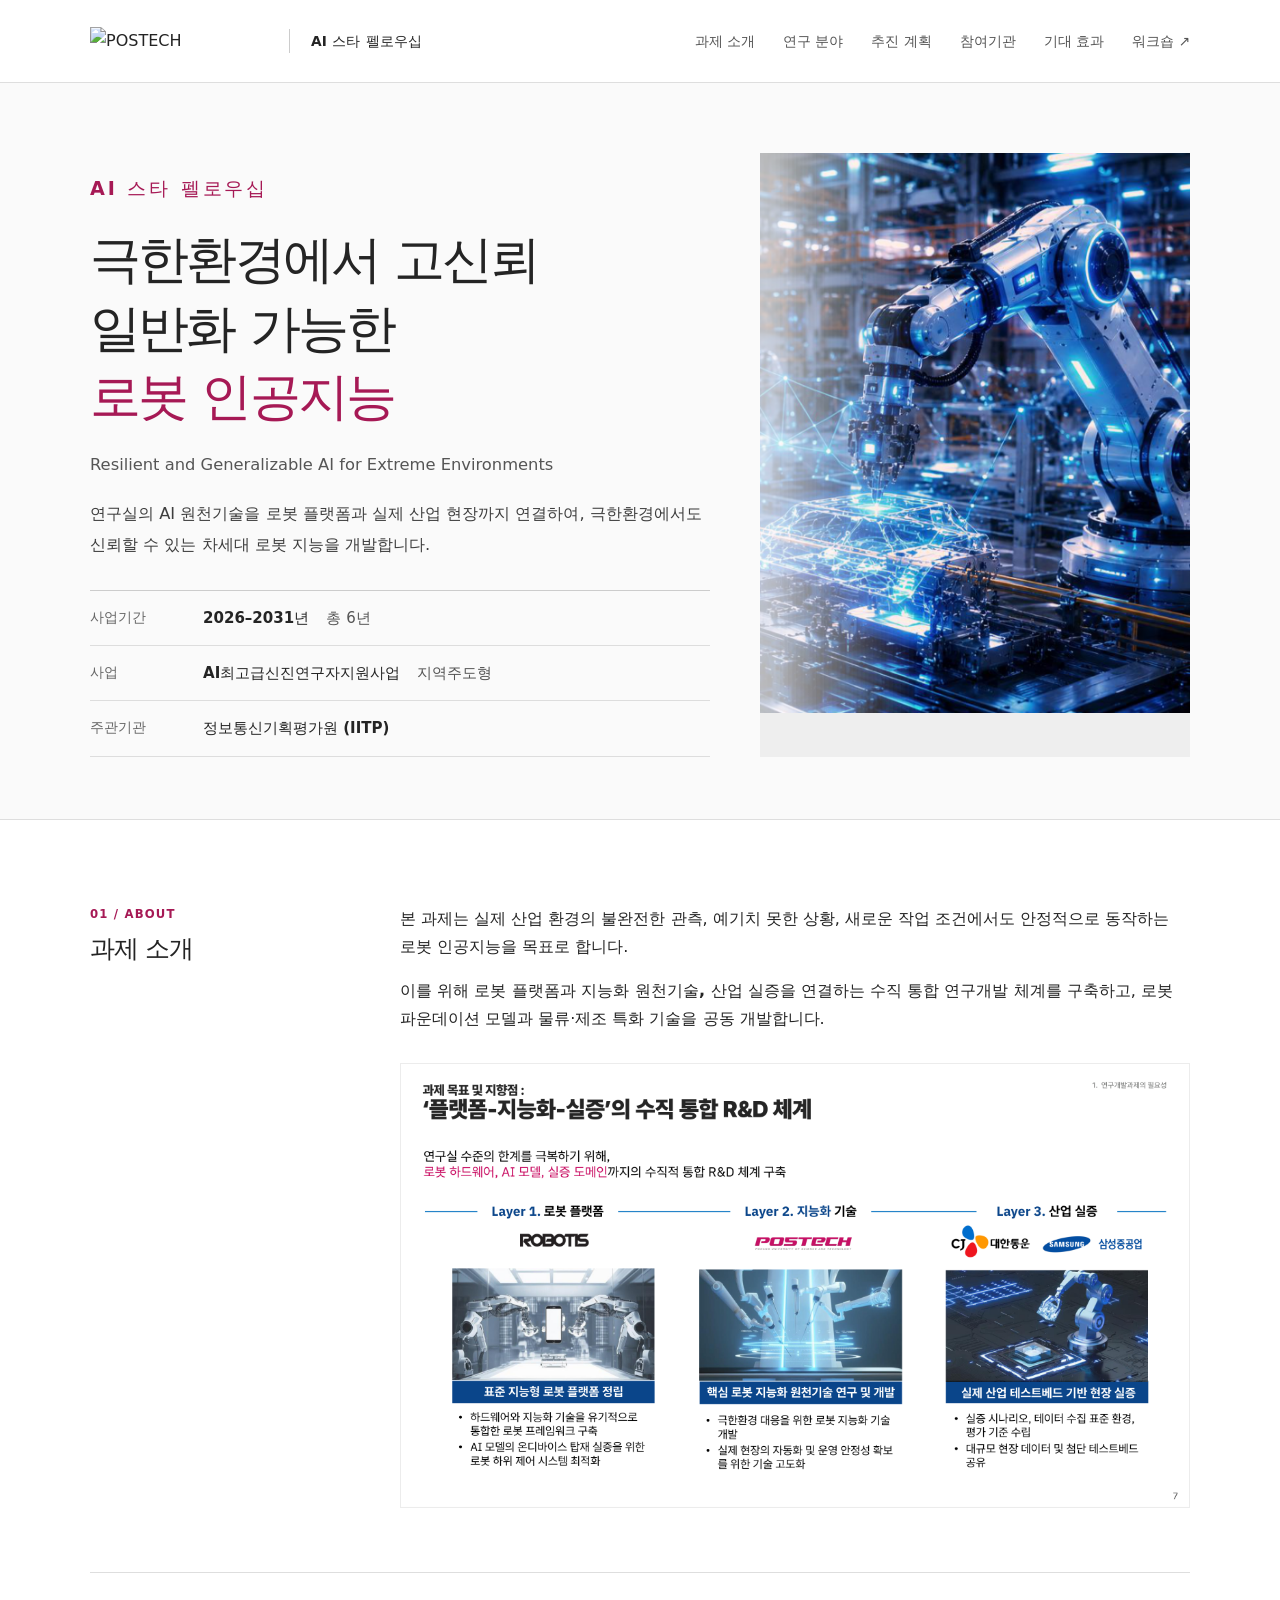
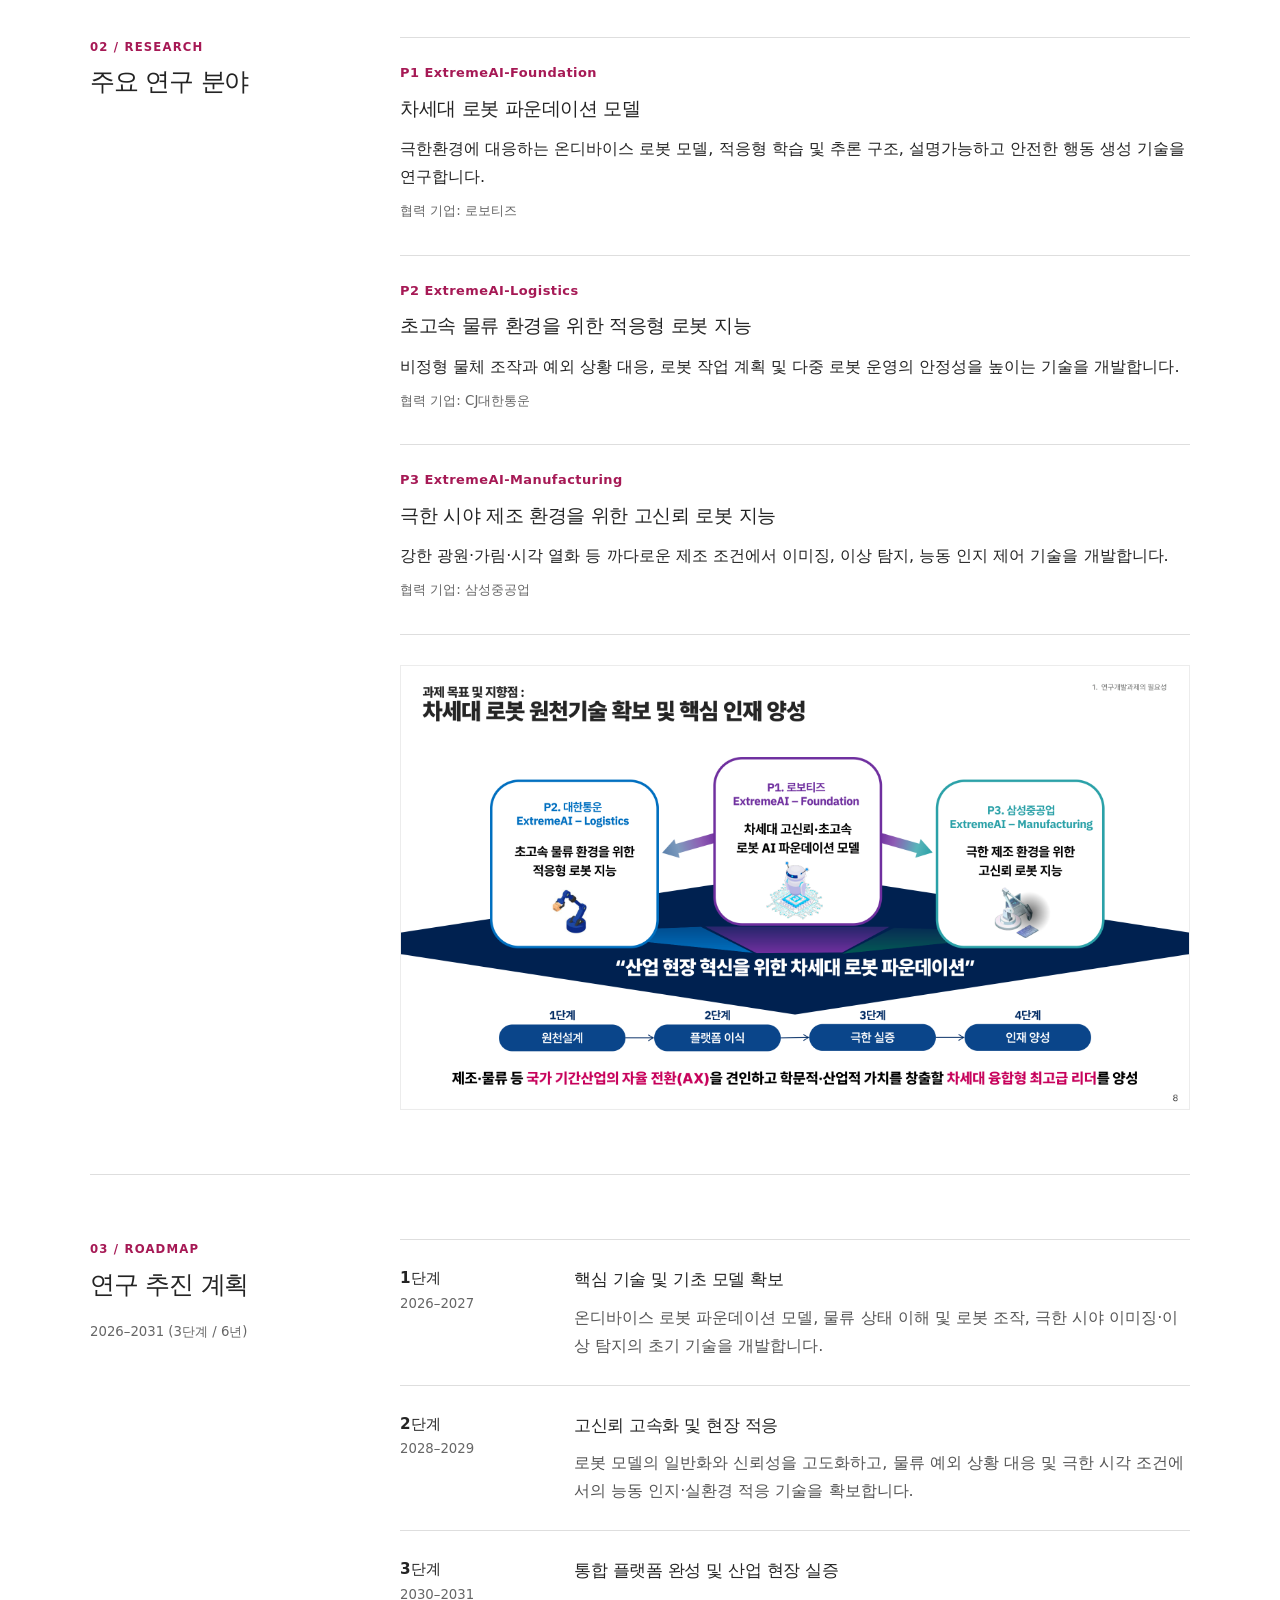
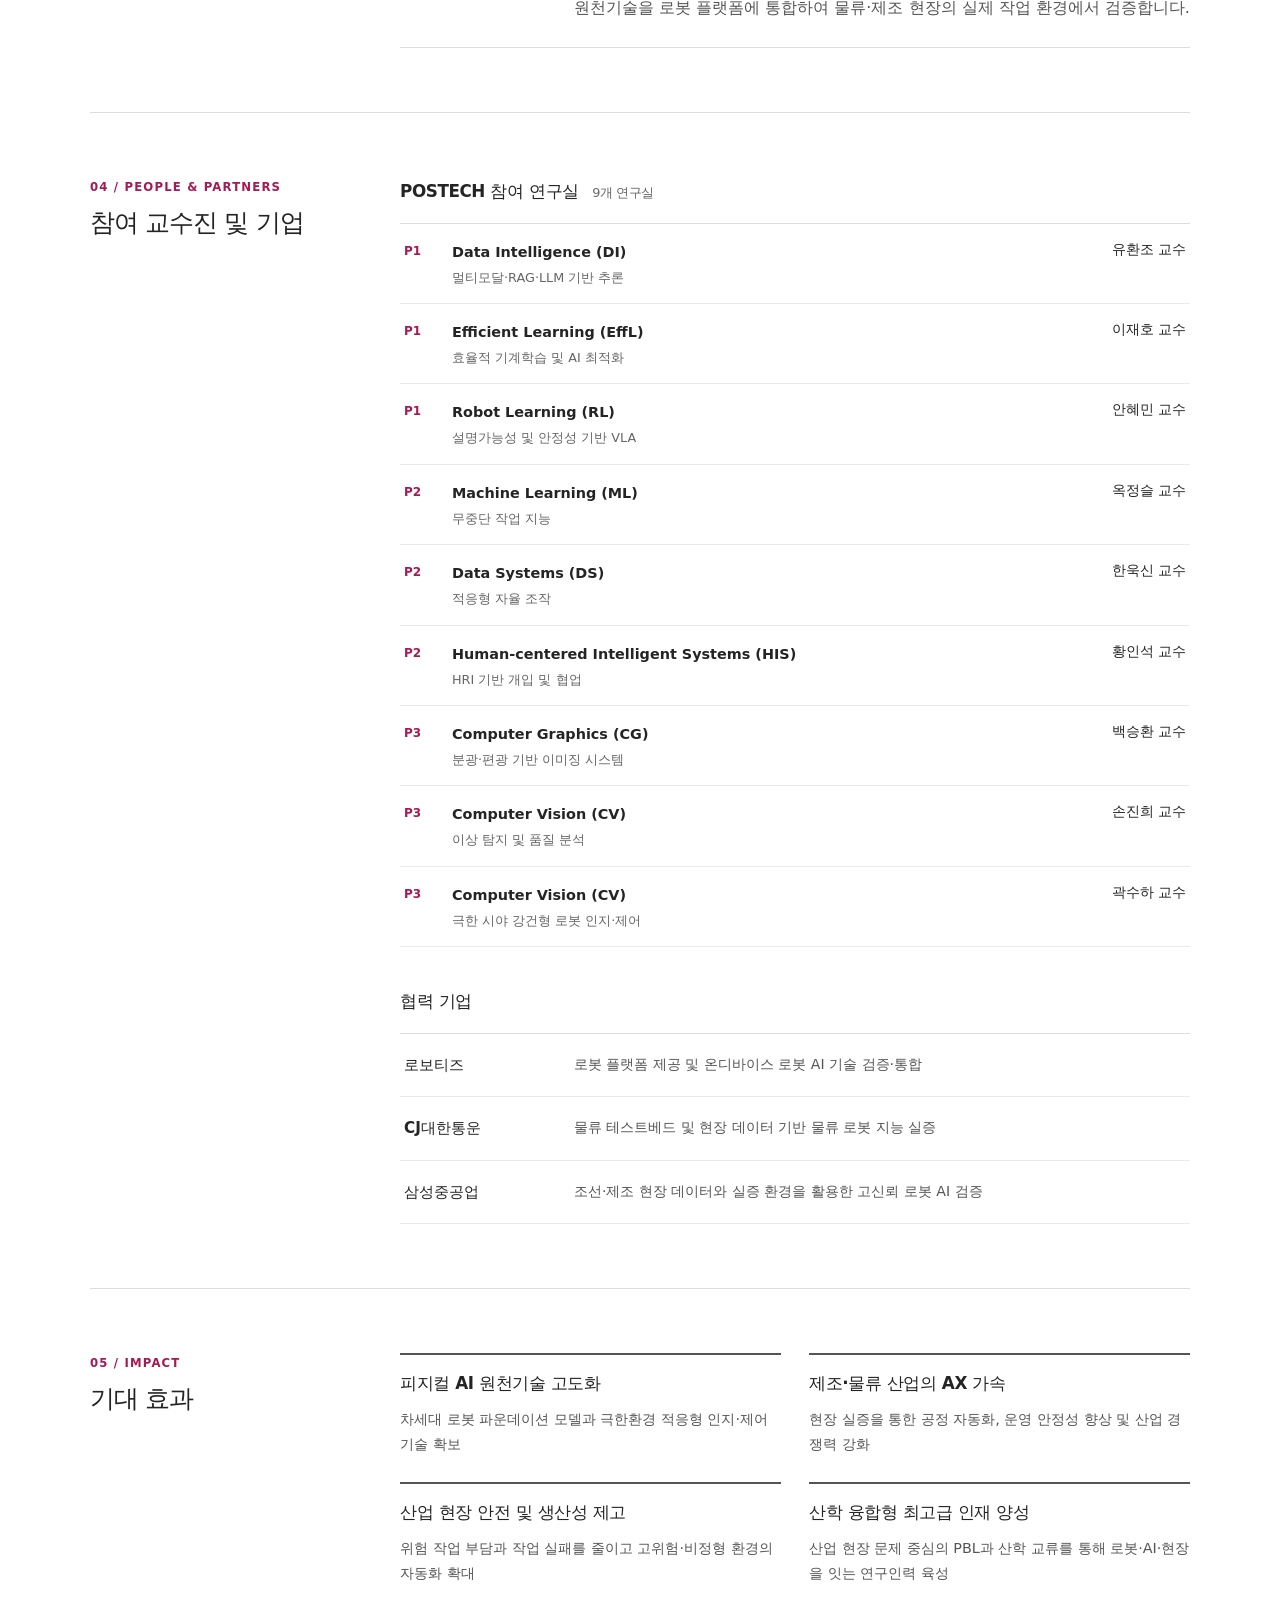
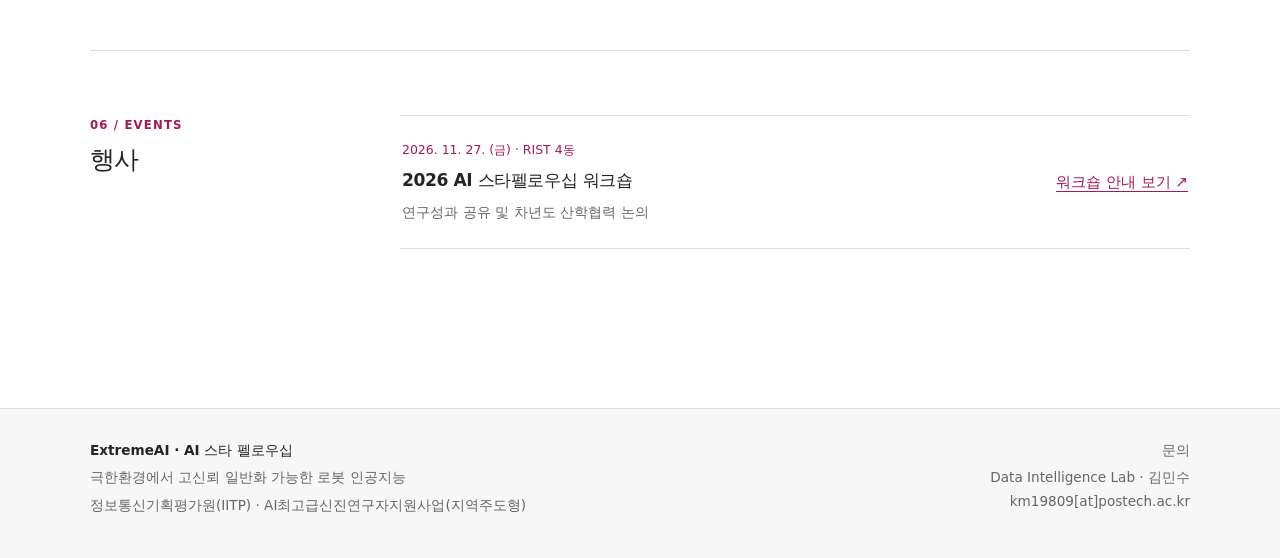
==== index.html @ d50b46eb "Initial commit Upload initial files." ====
<!doctype html>
<html lang="ko">
<head>
  <meta charset="utf-8">
  <meta name="viewport" content="width=device-width, initial-scale=1">
  <meta name="description" content="ExtremeAI: 극한환경에서 고신뢰 일반화 가능한 로봇 인공지능. AI최고급신진연구자지원사업 지역주도형, POSTECH 참여 연구진 및 산학협력 연구 소개.">
  <meta name="theme-color" content="#ffffff">
  <title>ExtremeAI | 극한환경에서 고신뢰 일반화 가능한 로봇 인공지능</title>
  <link rel="stylesheet" href="assets/style.css">
</head>
<body>
<a class="skip-link" href="#main">본문으로 이동</a>
<header class="site-header"><div class="wrap header-inner">
 <a class="identity" href="./index.html" aria-label="ExtremeAI 홈으로"><img src="https://www.postech.ac.kr/_res/postech/kor/img/sub/postech_fullname_logo1.png" alt="POSTECH" width="178" height="28"><span class="identity-divider" aria-hidden="true"></span><span class="identity-label">AI 스타 펠로우십</span></a>
 <nav aria-label="페이지 목차"><a href="#about">과제 소개</a><a href="#research">연구 분야</a><a href="#roadmap">추진 계획</a><a href="#people">참여기관</a><a href="#impact">기대 효과</a><a href="./workshop.html">워크숍 ↗</a></nav>
</div></header>
<main id="main">
 <section class="hero project-hero" id="top" aria-labelledby="project-title"><div class="wrap project-hero-grid"><div>
  <p class="eyebrow" style="font-size:1.2rem">AI 스타 펠로우십</p>
  <h1 id="project-title">극한환경에서 고신뢰<br>일반화 가능한<br><span class="accent-text">로봇 인공지능</span></h1>
  <p class="hero-subtitle project-subtitle">Resilient and Generalizable AI for Extreme Environments</p>
  <p class="lead">연구실의 AI 원천기술을 로봇 플랫폼과 실제 산업 현장까지 연결하여, 극한환경에서도 신뢰할 수 있는 차세대 로봇 지능을 개발합니다.</p>
  <dl class="event-facts project-facts"><div><dt>사업기간</dt><dd>2026–2031년 <span class="fact-secondary">총 6년</span></dd></div><div><dt>사업</dt><dd>AI최고급신진연구자지원사업 <span class="fact-secondary">지역주도형</span></dd></div><div><dt>주관기관</dt><dd>정보통신기획평가원 (IITP)</dd></div></dl>
 </div><figure class="hero-art"><img src="assets/hero-cover.png" alt="산업 제조 환경의 로봇팔을 표현한 연구 발표자료 표지 이미지"></figure></div></section>
 <div class="wrap content">
  <section id="about" class="section" aria-labelledby="about-title"><div class="section-heading"><p class="section-index">01 / ABOUT</p><h2 id="about-title">과제 소개</h2></div><div class="section-body">
   <p>본 과제는 실제 산업 환경의 불완전한 관측, 예기치 못한 상황, 새로운 작업 조건에서도 안정적으로 동작하는 로봇 인공지능을 목표로 합니다.</p>
   <p>이를 위해 <strong>로봇 플랫폼과 지능화 원천기술, 산업 실증</strong>을 연결하는 수직 통합 연구개발 체계를 구축하고, 로봇 파운데이션 모델과 물류·제조 특화 기술을 공동 개발합니다.</p>
   <div class="diagram"><img src="assets/rd-structure.png" alt="로봇 플랫폼, 지능화 기술, 산업 실증으로 이어지는 3개 층위의 연구개발 체계" loading="lazy"></div>
  </div></section>
  <section id="research" class="section" aria-labelledby="research-title"><div class="section-heading"><p class="section-index">02 / RESEARCH</p><h2 id="research-title">주요 연구 분야</h2></div><div class="section-body">
   <div class="research-list">
    <article class="research-item"><p class="research-code">P1 ExtremeAI-Foundation</p><h3>차세대 로봇 파운데이션 모델</h3><p>극한환경에 대응하는 온디바이스 로봇 모델, 적응형 학습 및 추론 구조, 설명가능하고 안전한 행동 생성 기술을 연구합니다.</p><p class="research-partner">협력 기업: 로보티즈</p></article>
    <article class="research-item"><p class="research-code">P2 ExtremeAI-Logistics</p><h3>초고속 물류 환경을 위한 적응형 로봇 지능</h3><p>비정형 물체 조작과 예외 상황 대응, 로봇 작업 계획 및 다중 로봇 운영의 안정성을 높이는 기술을 개발합니다.</p><p class="research-partner">협력 기업: CJ대한통운</p></article>
    <article class="research-item"><p class="research-code">P3 ExtremeAI-Manufacturing</p><h3>극한 시야 제조 환경을 위한 고신뢰 로봇 지능</h3><p>강한 광원·가림·시각 열화 등 까다로운 제조 조건에서 이미징, 이상 탐지, 능동 인지 제어 기술을 개발합니다.</p><p class="research-partner">협력 기업: 삼성중공업</p></article>
   </div>
   <figure class="research-figure"><img src="assets/research-tracks.png" alt="차세대 로봇 파운데이션, 극한 물류, 극한 제조의 세 연구 분야를 나타낸 도식" loading="lazy"></figure>
  </div></section>
  <section id="roadmap" class="section" aria-labelledby="roadmap-title"><div class="section-heading"><p class="section-index">03 / ROADMAP</p><h2 id="roadmap-title">연구 추진 계획</h2><p class="section-aside">2026–2031 (3단계 / 6년)</p></div><div class="section-body">
   <ol class="timeline"><li><div class="timeline-time">1단계 <span>2026–2027</span></div><div><h3>핵심 기술 및 기초 모델 확보</h3><p>온디바이스 로봇 파운데이션 모델, 물류 상태 이해 및 로봇 조작, 극한 시야 이미징·이상 탐지의 초기 기술을 개발합니다.</p></div></li>
   <li><div class="timeline-time">2단계 <span>2028–2029</span></div><div><h3>고신뢰 고속화 및 현장 적응</h3><p>로봇 모델의 일반화와 신뢰성을 고도화하고, 물류 예외 상황 대응 및 극한 시각 조건에서의 능동 인지·실환경 적응 기술을 확보합니다.</p></div></li>
   <li><div class="timeline-time">3단계 <span>2030–2031</span></div><div><h3>통합 플랫폼 완성 및 산업 현장 실증</h3><p>원천기술을 로봇 플랫폼에 통합하여 물류·제조 현장의 실제 작업 환경에서 검증합니다.</p></div></li></ol>
  </div></section>
  <section id="people" class="section" aria-labelledby="people-title"><div class="section-heading"><p class="section-index">04 / PEOPLE &amp; PARTNERS</p><h2 id="people-title">참여 교수진 및 기업</h2></div><div class="section-body">
   <h3 class="subsection-title">POSTECH 참여 연구실 <span class="subtle">9개 연구실</span></h3>
   <div class="member-list"><div class="member-row"><span class="member-track">P1</span><div><strong>Data Intelligence (DI)</strong><p>멀티모달·RAG·LLM 기반 추론</p></div><span class="member-person">유환조 교수</span></div>
<div class="member-row"><span class="member-track">P1</span><div><strong>Efficient Learning (EffL)</strong><p>효율적 기계학습 및 AI 최적화</p></div><span class="member-person">이재호 교수</span></div>
<div class="member-row"><span class="member-track">P1</span><div><strong>Robot Learning (RL)</strong><p>설명가능성 및 안정성 기반 VLA</p></div><span class="member-person">안혜민 교수</span></div>
<div class="member-row"><span class="member-track">P2</span><div><strong>Machine Learning (ML)</strong><p>무중단 작업 지능</p></div><span class="member-person">옥정슬 교수</span></div>
<div class="member-row"><span class="member-track">P2</span><div><strong>Data Systems (DS)</strong><p>적응형 자율 조작</p></div><span class="member-person">한욱신 교수</span></div>
<div class="member-row"><span class="member-track">P2</span><div><strong>Human-centered Intelligent Systems (HIS)</strong><p>HRI 기반 개입 및 협업</p></div><span class="member-person">황인석 교수</span></div>
<div class="member-row"><span class="member-track">P3</span><div><strong>Computer Graphics (CG)</strong><p>분광·편광 기반 이미징 시스템</p></div><span class="member-person">백승환 교수</span></div>
<div class="member-row"><span class="member-track">P3</span><div><strong>Computer Vision (CV)</strong><p>이상 탐지 및 품질 분석</p></div><span class="member-person">손진희 교수</span></div>
<div class="member-row"><span class="member-track">P3</span><div><strong>Computer Vision (CV)</strong><p>극한 시야 강건형 로봇 인지·제어</p></div><span class="member-person">곽수하 교수</span></div></div>
   <h3 class="subsection-title with-space">협력 기업</h3>
   <div class="partner-list"><div><h4>로보티즈</h4><p>로봇 플랫폼 제공 및 온디바이스 로봇 AI 기술 검증·통합</p></div><div><h4>CJ대한통운</h4><p>물류 테스트베드 및 현장 데이터 기반 물류 로봇 지능 실증</p></div><div><h4>삼성중공업</h4><p>조선·제조 현장 데이터와 실증 환경을 활용한 고신뢰 로봇 AI 검증</p></div></div>
  </div></section>
  <section id="impact" class="section" aria-labelledby="impact-title"><div class="section-heading"><p class="section-index">05 / IMPACT</p><h2 id="impact-title">기대 효과</h2></div><div class="section-body">
   <div class="impact-list"><article><h3>피지컬 AI 원천기술 고도화</h3><p>차세대 로봇 파운데이션 모델과 극한환경 적응형 인지·제어 기술 확보</p></article><article><h3>제조·물류 산업의 AX 가속</h3><p>현장 실증을 통한 공정 자동화, 운영 안정성 향상 및 산업 경쟁력 강화</p></article><article><h3>산업 현장 안전 및 생산성 제고</h3><p>위험 작업 부담과 작업 실패를 줄이고 고위험·비정형 환경의 자동화 확대</p></article><article><h3>산학 융합형 최고급 인재 양성</h3><p>산업 현장 문제 중심의 PBL과 산학 교류를 통해 로봇·AI·현장을 잇는 연구인력 육성</p></article></div>
  </div></section>
  <section id="events" class="section" aria-labelledby="events-title"><div class="section-heading"><p class="section-index">06 / EVENTS</p><h2 id="events-title">행사</h2></div><div class="section-body"><div class="event-link"><div><p class="event-date">2026. 11. 27. (금) · RIST 4동</p><h3>2026 AI 스타펠로우십 워크숍</h3><p>연구성과 공유 및 차년도 산학협력 논의</p></div><a class="text-link" href="./workshop.html">워크숍 안내 보기 ↗</a></div></div></section>
 </div>
</main>
<footer class="site-footer"><div class="wrap footer-inner"><div><strong>ExtremeAI · AI 스타 펠로우십</strong><p>극한환경에서 고신뢰 일반화 가능한 로봇 인공지능</p><p>정보통신기획평가원(IITP) · AI최고급신진연구자지원사업(지역주도형)</p></div><div><span>문의</span><p>Data Intelligence Lab · 김민수<br>km19809[at]postech.ac.kr</p></div></div></footer>
</body></html>
---- assets/style.css ----
/* Standalone static workshop site. No framework or JavaScript required. */
:root{--ink:#242424;--muted:#666;--faint:#888;--line:#dedede;--paper:#fff;--wash:#f7f7f7;--accent:#a61955;font-family:system-ui,-apple-system,"Apple SD Gothic Neo","Malgun Gothic",sans-serif;color:var(--ink);background:var(--paper);font-synthesis:none}*{box-sizing:border-box}html{scroll-behavior:smooth}body{margin:0;font-size:16px;line-height:1.75}a{color:inherit}a:focus-visible{outline:2px solid var(--accent);outline-offset:4px}.wrap{width:min(1100px,calc(100% - 56px));margin-inline:auto}.skip-link{position:absolute;top:-100px;left:8px;background:#fff;padding:8px;z-index:10}.skip-link:focus{top:8px}.site-header{border-bottom:1px solid var(--line);background:#fff}.header-inner{display:flex;justify-content:space-between;align-items:center;gap:24px;min-height:82px}.identity{display:flex;align-items:center;gap:21px;text-decoration:none;white-space:nowrap}.identity img{display:block;width:178px;height:auto;max-height:45px;object-fit:contain}.identity-divider{height:24px;border-left:1px solid #ccc}.identity-label{font-size:.86rem;font-weight:650;letter-spacing:.015em}.site-header nav{display:flex;column-gap:28px;flex-wrap:wrap}.site-header nav a{text-decoration:none;color:#555;font-size:.86rem}.site-header nav a:hover,.text-link:hover{color:var(--accent)}.hero{background:#fafafa;border-bottom:1px solid var(--line);padding:88px 0 69px}.eyebrow{font-weight:750;color:var(--accent);letter-spacing:.15em;}.hero h1{font-size:clamp(2.05rem,4.6vw,3.5rem);font-weight:750;line-height:1.34;letter-spacing:-.055em;margin:0}.hero-subtitle{margin:20px 0 44px;font-size:1.1rem;color:#555}.event-facts{display:grid;gap:0;margin:0;max-width:810px;border-top:1px solid #ccc}.event-facts>div{display:grid;grid-template-columns:80px 1fr;gap:18px;padding:14px 0;border-bottom:1px solid #ddd}.event-facts dt{color:var(--muted);font-size:.9rem}.event-facts dd{font-weight:580;margin:0}.fact-secondary{font-weight:400;color:#555;margin-left:12px}.content{padding-top:20px;padding-bottom:95px}.section{display:grid;grid-template-columns:255px minmax(0,1fr);gap:55px;padding:64px 0;border-bottom:1px solid var(--line);scroll-margin-top:20px}.section:last-child{border-bottom:0}.section-index{font-size:.73rem;font-weight:750;letter-spacing:.1em;color:var(--accent);margin:0 0 8px}.section-heading h2{font-size:1.55rem;line-height:1.4;letter-spacing:-.045em;margin:0;font-weight:740}.section-aside{margin:18px 0 0;color:var(--muted);font-size:.83rem}.section-body>p:first-child{margin-top:1px}.section-body p{margin-bottom:16px}.section-body strong{font-weight:700}.section-body h3{font-size:1.05rem;margin:0;letter-spacing:-.025em}.program-block{margin:0 0 24px}.program-label{border-left:3px solid var(--accent);padding:0 0 0 16px;margin:0 0 15px}.program-time{display:block;font-size:.87rem;color:var(--muted);font-variant-numeric:tabular-nums}.program-label p,.simple-session p{font-size:.86rem;color:var(--muted);margin:2px 0 0}.program-block table{border-collapse:collapse;width:100%;font-size:.88rem;line-height:1.5}.program-block caption{position:absolute;width:1px;height:1px;overflow:hidden;clip:rect(0,0,0,0);white-space:nowrap}.program-block th{background:var(--wash);font-weight:630;text-align:left;color:#555}.program-block th,.program-block td{border-bottom:1px solid #e7e7e7;padding:10px 13px}.program-block td:first-child,.program-block th:first-child{width:155px;font-variant-numeric:tabular-nums;white-space:nowrap}.pending{color:var(--faint);font-size:.82rem}.simple-session{display:grid;grid-template-columns:155px 1fr;gap:12px;padding:22px 16px;border-top:1px solid var(--line);margin:9px 0 25px}.session-when{font-size:.89rem;color:#555;font-variant-numeric:tabular-nums}.subsection-title{margin-bottom:16px!important}.subtle{font-size:.8rem;font-weight:400;color:var(--muted);margin-left:8px}.people-list{border-top:1px solid var(--line)}.people-list>div{display:flex;justify-content:space-between;align-items:baseline;gap:20px;padding:12px 5px;border-bottom:1px solid #eaeaea;font-size:.93rem}.people-list>div span:last-child{white-space:nowrap;color:#555;font-size:.89rem}.with-space{margin-top:40px!important}.company-list{list-style:none;display:flex;flex-wrap:wrap;gap:12px;padding:0;margin:0}.company-list li{border:1px solid #ddd;padding:11px 18px;font-size:.91rem;background:#fff}.venue-name{font-weight:720;font-size:1.13rem;margin-bottom:0!important}.text-link{color:var(--accent);text-decoration-thickness:1px;text-underline-offset:4px;font-size:.94rem}.site-footer{background:#f7f7f7;border-top:1px solid var(--line);padding:30px 0 40px}.footer-inner{display:flex;justify-content:space-between;gap:30px;font-size:.85rem}.footer-inner strong{font-weight:700}.footer-inner p{color:var(--muted);margin:4px 0 0}.footer-inner>div:last-child{text-align:right}.footer-inner>div:last-child>span{color:var(--muted)}@media(max-width:800px){.section{grid-template-columns:1fr;gap:20px;padding:45px 0}.section-aside{margin-top:5px}.site-header nav{gap:14px}.header-inner{flex-wrap:wrap;padding:20px 0;gap:16px}.hero{padding:65px 0 50px}}@media(max-width:520px){.wrap{width:min(100% - 32px,1100px)}.site-header nav{width:100%;justify-content:space-between;gap:8px}.identity{gap:12px}.identity img{width:132px}.identity-label{font-size:.74rem}.hero h1{font-size:2rem}.hero-subtitle{font-size:.96rem}.event-facts>div{grid-template-columns:50px 1fr;gap:8px}.fact-secondary{display:block;margin:2px 0 0}.program-block td:first-child,.program-block th:first-child{width:118px}.program-block th,.program-block td{padding:10px 7px;font-size:.8rem}.simple-session{grid-template-columns:118px 1fr;gap:10px;padding:17px 7px}.people-list>div{font-size:.85rem}.people-list>div span:last-child{font-size:.8rem}.footer-inner{flex-direction:column;gap:18px}.footer-inner>div:last-child{text-align:left}}

/* Project home additions; workshop retains its original styling. */
.accent-text{color:var(--accent)}
.project-hero{padding:70px 0 62px}.project-hero-grid{display:grid;grid-template-columns:minmax(0,1.18fr) minmax(280px,.82fr);gap:50px;align-items:center}.project-hero h1{font-size:clamp(2.05rem,4vw,3.35rem)}.project-subtitle{margin:20px 0 20px;font-size:1.02rem}.lead{max-width:640px;line-height:1.85;font-size:1.02rem;margin:0 0 30px;color:#3e3e3e}.project-facts{max-width:650px}.project-facts>div{grid-template-columns:95px 1fr}.project-facts dd{font-size:.94rem}.hero-art{margin:0;align-self:stretch;min-height:370px;position:relative;overflow:hidden;background:#eee}.hero-art img{width:100%;height:100%;max-height:560px;object-fit:cover;display:block}.hero-art figcaption{position:absolute;bottom:0;right:0;background:rgba(255,255,255,.88);color:#555;font-size:.72rem;padding:5px 9px}.diagram{margin:30px 0 0}.diagram img,.research-figure img{width:100%;height:auto;display:block;border:1px solid #ececec}.figure-caption,.research-figure figcaption{font-size:.77rem;color:#777;margin:8px 0 0}.research-list{border-top:1px solid var(--line)}.research-item{padding:24px 0;border-bottom:1px solid var(--line)}.research-item h3{font-size:1.16rem;margin:4px 0 10px}.research-item>p{margin:0 0 8px}.research-code{font-size:.81rem;color:var(--accent);font-weight:700;letter-spacing:.035em}.research-partner{font-size:.84rem;color:var(--muted)}.research-figure{margin:30px 0 0}.timeline{list-style:none;padding:0;margin:0;border-top:1px solid var(--line)}.timeline li{display:grid;grid-template-columns:154px minmax(0,1fr);gap:20px;padding:25px 0;border-bottom:1px solid var(--line)}.timeline-time{font-size:.95rem;font-weight:700}.timeline-time span{display:block;font-size:.83rem;color:var(--muted);font-weight:400}.timeline h3{margin:0 0 9px}.timeline p{margin:0;color:#555}.member-list{border-top:1px solid var(--line)}.member-row{display:grid;grid-template-columns:36px minmax(0,1fr) 95px;gap:12px;align-items:start;padding:14px 4px;border-bottom:1px solid #eaeaea}.member-track{color:var(--accent);font-size:.75rem;font-weight:700;padding-top:3px}.member-row strong{font-size:.9rem;font-weight:650}.member-row p{margin:1px 0 0;font-size:.8rem;color:var(--muted)}.member-person{text-align:right;font-size:.85rem;white-space:nowrap}.partner-list{border-top:1px solid var(--line)}.partner-list>div{display:grid;grid-template-columns:150px minmax(0,1fr);gap:20px;border-bottom:1px solid #eaeaea;padding:18px 4px}.partner-list h4{margin:0;font-size:.95rem}.partner-list p{margin:0;font-size:.88rem;color:#555}.impact-list{display:grid;grid-template-columns:1fr 1fr;column-gap:28px;row-gap:25px}.impact-list article{border-top:2px solid #555;padding:14px 0 0}.impact-list h3{margin:0 0 8px}.impact-list p{margin:0;font-size:.9rem;color:#555}.event-link{border-top:1px solid var(--line);border-bottom:1px solid var(--line);padding:23px 2px;display:flex;align-items:center;justify-content:space-between;gap:24px}.event-link h3{font-size:1.07rem;margin:0 0 4px}.event-link p{margin:0;color:#666;font-size:.89rem}.event-link .event-date{font-size:.78rem;margin-bottom:5px;color:var(--accent)}.event-link a{white-space:nowrap}
@media(max-width:950px){.project-hero-grid{grid-template-columns:1fr 270px;gap:24px}.hero-art{min-height:300px}.project-hero h1{font-size:2.45rem}}
@media(max-width:700px){.project-hero-grid{grid-template-columns:1fr}.hero-art{display:none}.project-hero{padding:58px 0 50px}.impact-list{grid-template-columns:1fr}.event-link{align-items:start;flex-direction:column;gap:14px}}
@media(max-width:520px){.timeline li{grid-template-columns:1fr;gap:8px}.timeline-time span{display:inline;margin-left:10px}.member-row{grid-template-columns:26px minmax(0,1fr) 75px;gap:8px}.member-person{font-size:.78rem}.member-row strong{font-size:.81rem}.partner-list>div{grid-template-columns:1fr;gap:4px}.project-facts>div{grid-template-columns:80px 1fr}.project-hero h1{font-size:2.12rem}}
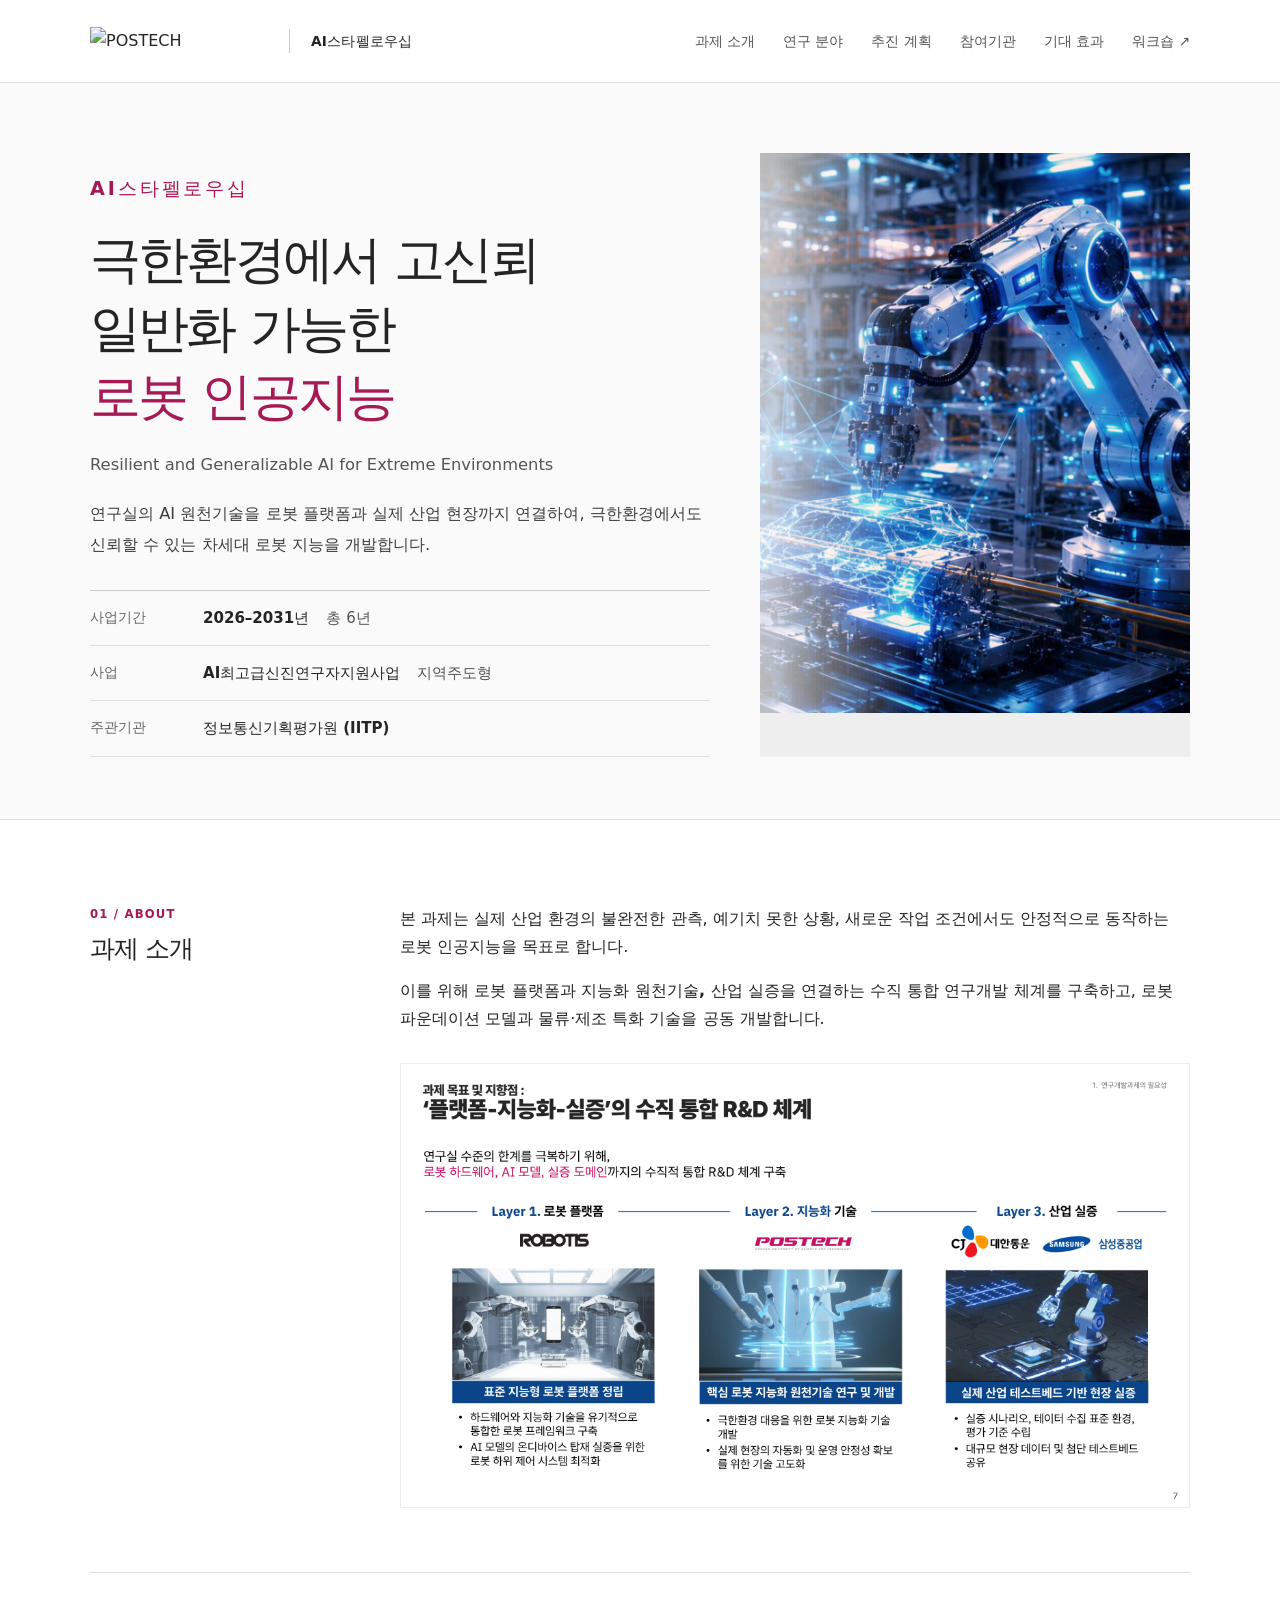
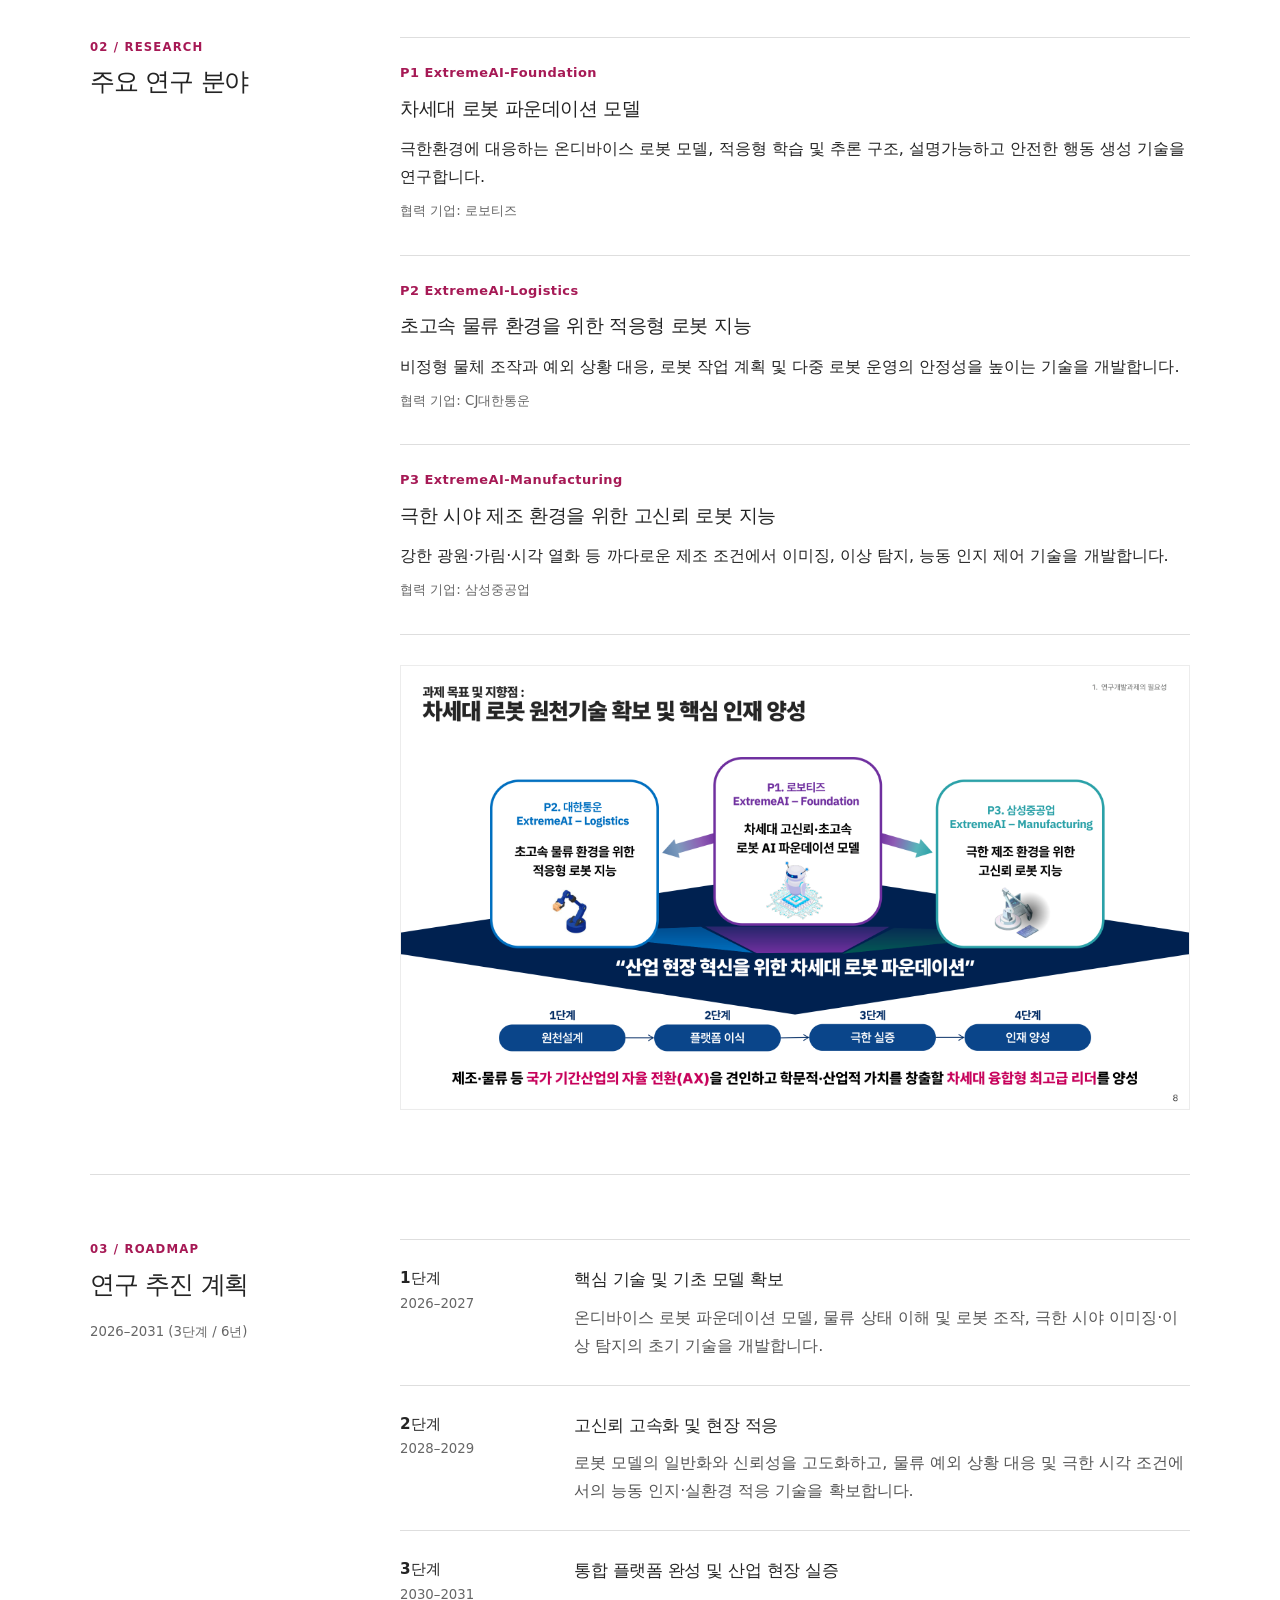
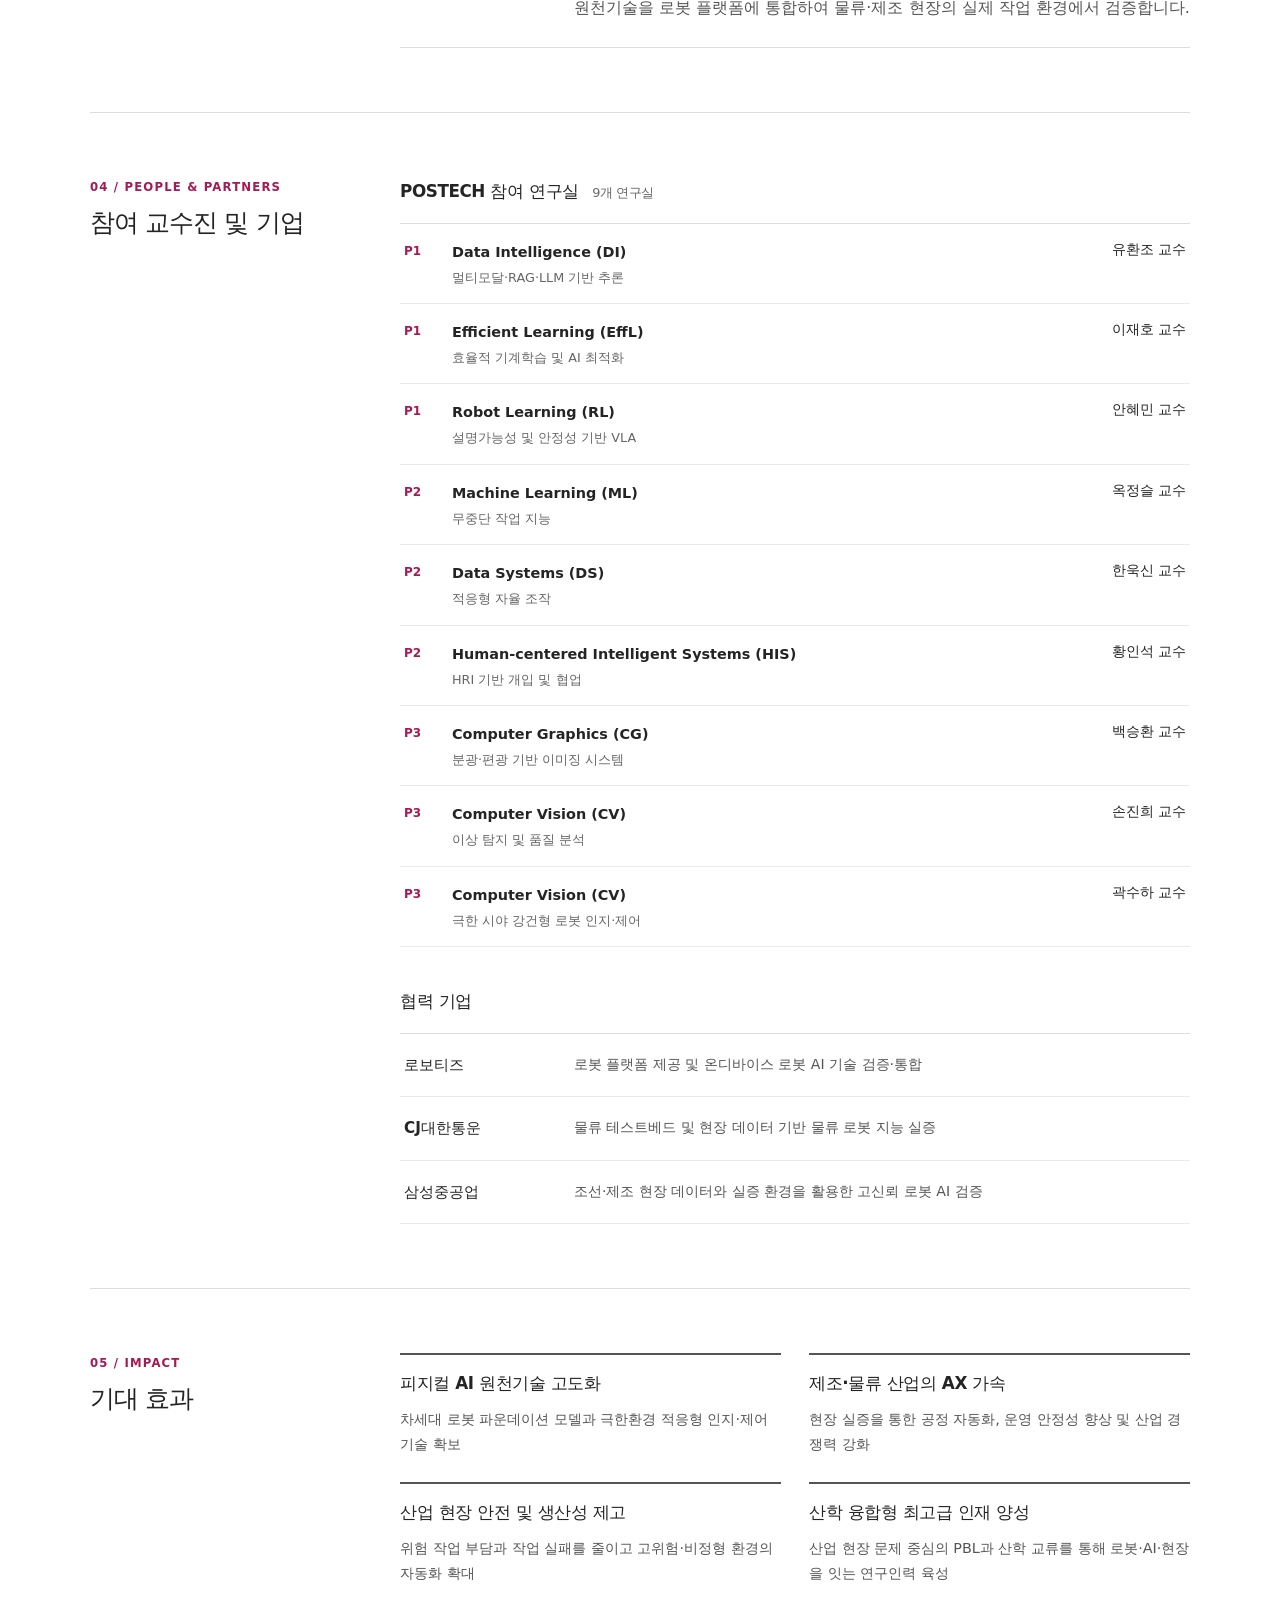
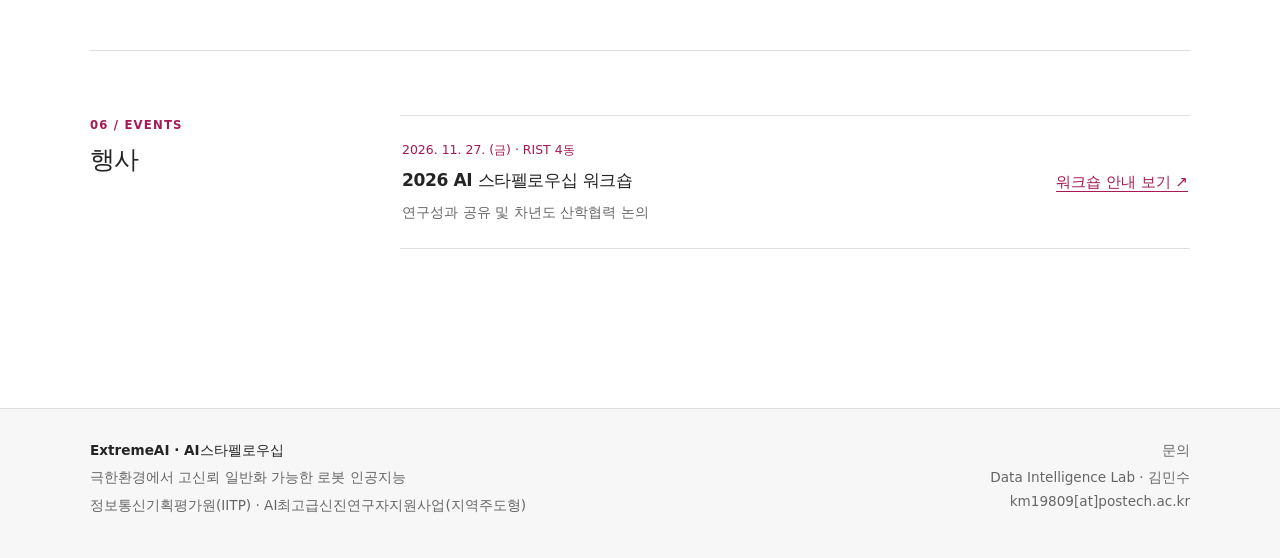
==== commit d06c8973: "Remove spaces" ====
--- a/index.html
+++ b/index.html
@@ -11,12 +11,12 @@
 <body>
 <a class="skip-link" href="#main">본문으로 이동</a>
 <header class="site-header"><div class="wrap header-inner">
- <a class="identity" href="./index.html" aria-label="ExtremeAI 홈으로"><img src="https://www.postech.ac.kr/_res/postech/kor/img/sub/postech_fullname_logo1.png" alt="POSTECH" width="178" height="28"><span class="identity-divider" aria-hidden="true"></span><span class="identity-label">AI 스타 펠로우십</span></a>
+ <a class="identity" href="./index.html" aria-label="ExtremeAI 홈으로"><img src="https://www.postech.ac.kr/_res/postech/kor/img/sub/postech_fullname_logo1.png" alt="POSTECH" width="178" height="28"><span class="identity-divider" aria-hidden="true"></span><span class="identity-label">AI스타펠로우십</span></a>
  <nav aria-label="페이지 목차"><a href="#about">과제 소개</a><a href="#research">연구 분야</a><a href="#roadmap">추진 계획</a><a href="#people">참여기관</a><a href="#impact">기대 효과</a><a href="./workshop.html">워크숍 ↗</a></nav>
 </div></header>
 <main id="main">
  <section class="hero project-hero" id="top" aria-labelledby="project-title"><div class="wrap project-hero-grid"><div>
-  <p class="eyebrow" style="font-size:1.2rem">AI 스타 펠로우십</p>
+  <p class="eyebrow" style="font-size:1.2rem">AI스타펠로우십</p>
   <h1 id="project-title">극한환경에서 고신뢰<br>일반화 가능한<br><span class="accent-text">로봇 인공지능</span></h1>
   <p class="hero-subtitle project-subtitle">Resilient and Generalizable AI for Extreme Environments</p>
   <p class="lead">연구실의 AI 원천기술을 로봇 플랫폼과 실제 산업 현장까지 연결하여, 극한환경에서도 신뢰할 수 있는 차세대 로봇 지능을 개발합니다.</p>
@@ -61,5 +61,5 @@
   <section id="events" class="section" aria-labelledby="events-title"><div class="section-heading"><p class="section-index">06 / EVENTS</p><h2 id="events-title">행사</h2></div><div class="section-body"><div class="event-link"><div><p class="event-date">2026. 11. 27. (금) · RIST 4동</p><h3>2026 AI 스타펠로우십 워크숍</h3><p>연구성과 공유 및 차년도 산학협력 논의</p></div><a class="text-link" href="./workshop.html">워크숍 안내 보기 ↗</a></div></div></section>
  </div>
 </main>
-<footer class="site-footer"><div class="wrap footer-inner"><div><strong>ExtremeAI · AI 스타 펠로우십</strong><p>극한환경에서 고신뢰 일반화 가능한 로봇 인공지능</p><p>정보통신기획평가원(IITP) · AI최고급신진연구자지원사업(지역주도형)</p></div><div><span>문의</span><p>Data Intelligence Lab · 김민수<br>km19809[at]postech.ac.kr</p></div></div></footer>
+<footer class="site-footer"><div class="wrap footer-inner"><div><strong>ExtremeAI · AI스타펠로우십</strong><p>극한환경에서 고신뢰 일반화 가능한 로봇 인공지능</p><p>정보통신기획평가원(IITP) · AI최고급신진연구자지원사업(지역주도형)</p></div><div><span>문의</span><p>Data Intelligence Lab · 김민수<br>km19809[at]postech.ac.kr</p></div></div></footer>
 </body></html>
